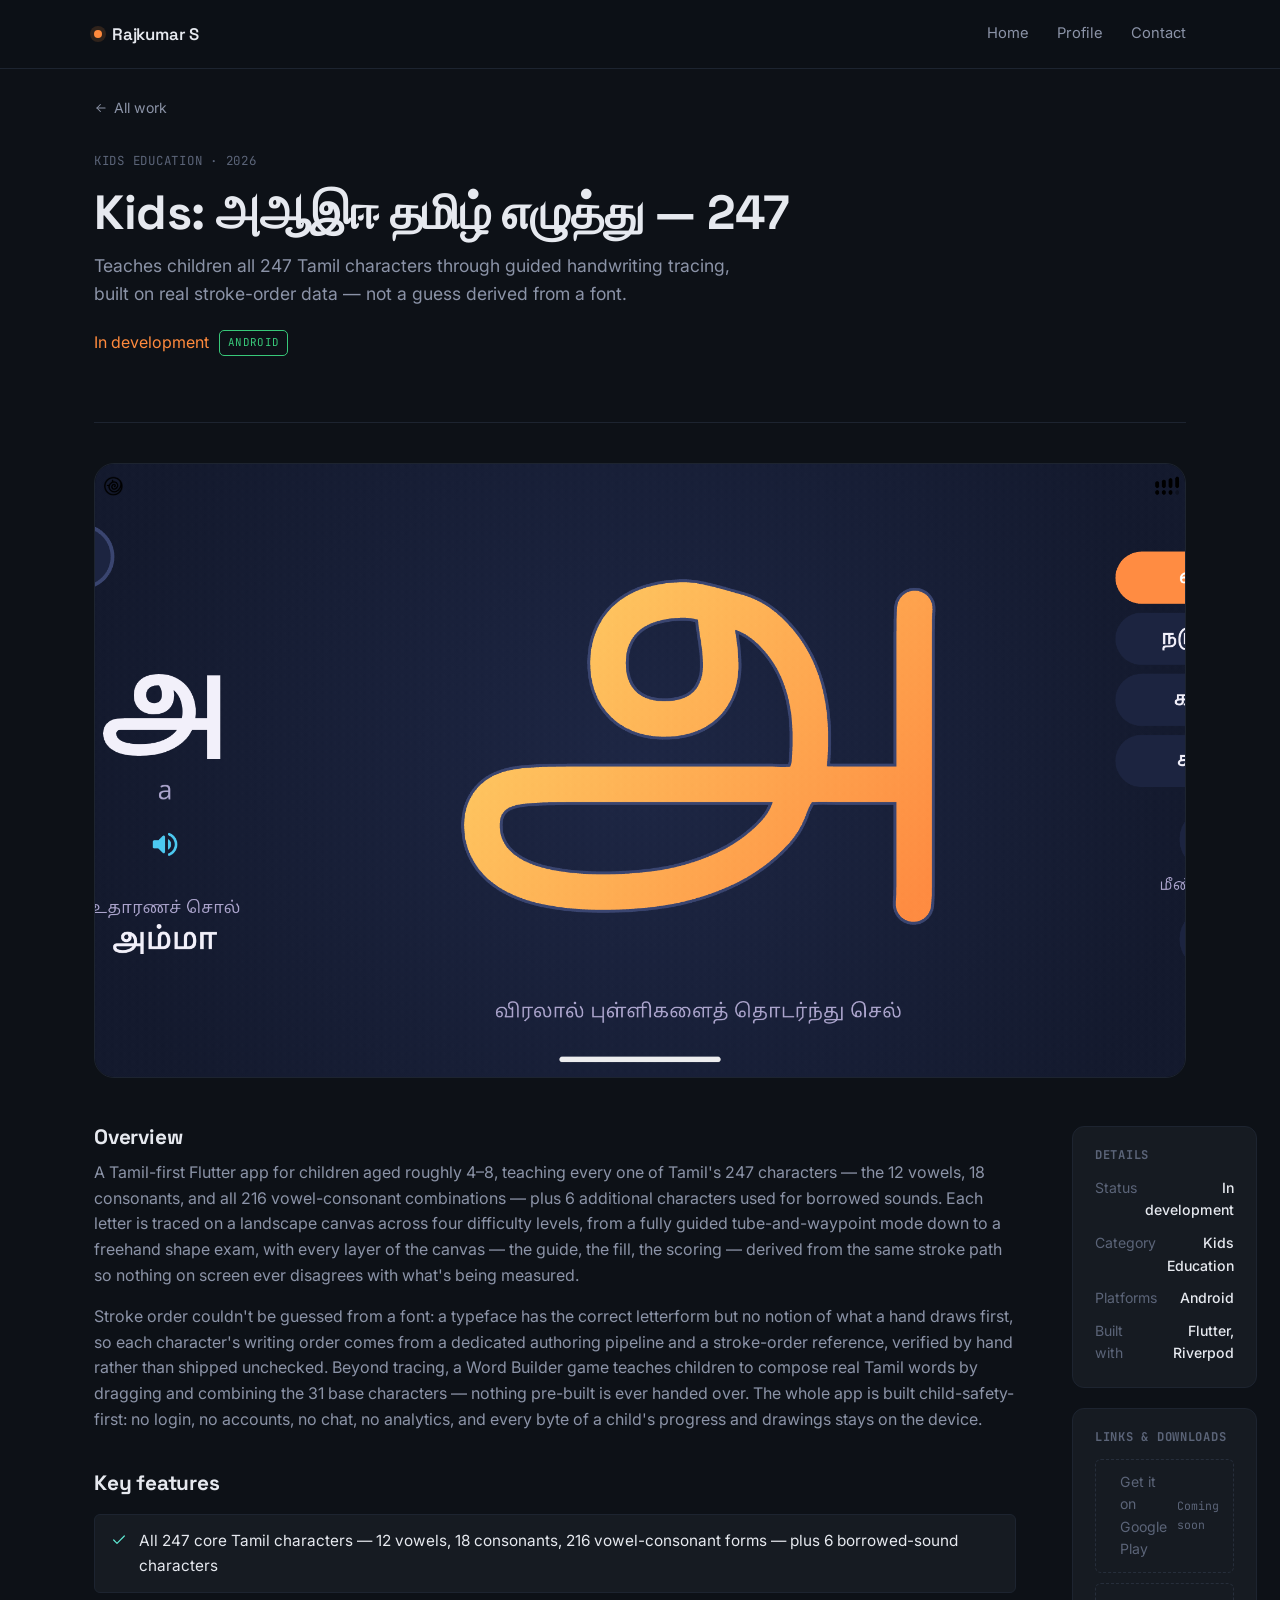
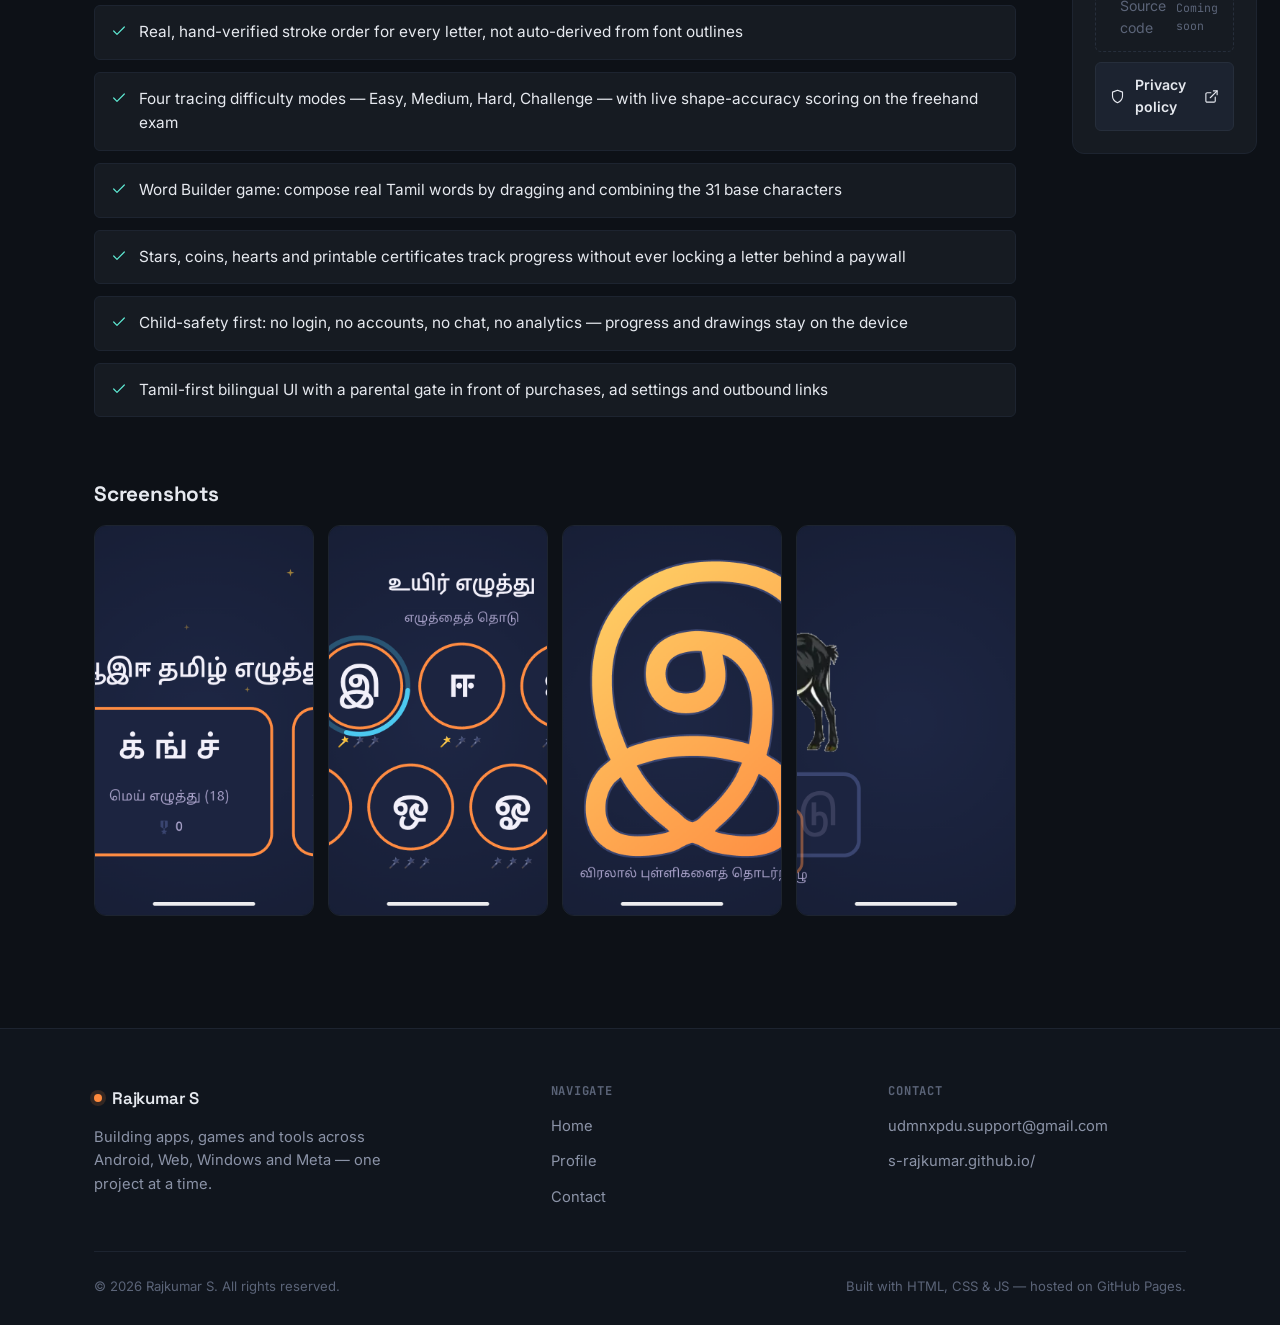
==== kids_tamil_ezhuthu_school/index.html @ d2bdfa39 "Tamil Ezuthu - 247 added" ====
<!DOCTYPE html>
<html lang="en">
<head>
<meta charset="UTF-8">
<meta name="viewport" content="width=device-width, initial-scale=1.0">
<title>Kids: அஆஇஈ தமிழ் எழுத்து — 247 — Rajkumar S</title>
<meta name="description" content="Kids: அஆஇஈ தமிழ் எழுத்து — 247 — A Flutter app that teaches children all 247 Tamil characters through guided handwriting tracing, real stroke-order data, and a letter-building game.">

<link rel="preconnect" href="https://fonts.googleapis.com">
<link rel="preconnect" href="https://fonts.gstatic.com" crossorigin>
<link href="https://fonts.googleapis.com/css2?family=Space+Grotesk:wght@500;600;700&family=Inter:wght@400;500;600&family=JetBrains+Mono:wght@400;500&display=swap" rel="stylesheet">
<link rel="stylesheet" href="../assets/css/style.css">
</head>
<body>

<nav class="site-nav" id="site-nav"></nav>

<main>
  <div class="container">
    <a class="back-link" href="../index.html">
      <svg viewBox="0 0 24 24" fill="none" stroke="currentColor" stroke-width="1.8" stroke-linecap="round" stroke-linejoin="round"><path d="M19 12H5"/><path d="m11 18-6-6 6-6"/></svg>
      All work
    </a>

    <header class="detail-header">
      <div class="detail-eyebrow">Kids Education &middot; 2026</div>
      <h1>Kids: அஆஇஈ தமிழ் எழுத்து — 247</h1>
      <p class="detail-tagline">Teaches children all 247 Tamil characters through guided handwriting tracing, built on real stroke-order data — not a guess derived from a font.</p>

      <div class="detail-meta-row">
        <span class="status-tag in-development" style="position:static;">In development</span>
        <span class="p-chip android">Android</span>
      </div>
    </header>

    <div class="detail-hero-media">
      <img src="cover.png" alt="Kids: அஆஇஈ தமிழ் எழுத்து — 247 tracing screen" onerror="this.src='../assets/images/placeholder.svg'">
    </div>

    <div class="detail-layout">
      <div class="detail-main">
        <h2>Overview</h2>
        <p>A Tamil-first Flutter app for children aged roughly 4–8, teaching every one of Tamil's 247 characters — the 12 vowels, 18 consonants, and all 216 vowel-consonant combinations — plus 6 additional characters used for borrowed sounds. Each letter is traced on a landscape canvas across four difficulty levels, from a fully guided tube-and-waypoint mode down to a freehand shape exam, with every layer of the canvas — the guide, the fill, the scoring — derived from the same stroke path so nothing on screen ever disagrees with what's being measured.</p>
        <p>Stroke order couldn't be guessed from a font: a typeface has the correct letterform but no notion of what a hand draws first, so each character's writing order comes from a dedicated authoring pipeline and a stroke-order reference, verified by hand rather than shipped unchecked. Beyond tracing, a Word Builder game teaches children to compose real Tamil words by dragging and combining the 31 base characters — nothing pre-built is ever handed over. The whole app is built child-safety-first: no login, no accounts, no chat, no analytics, and every byte of a child's progress and drawings stays on the device.</p>

        <h2>Key features</h2>
        <ul class="feature-list"></ul>
      </div>

      <aside class="detail-sidebar">
        <div class="side-card">
          <h3>Details</h3>
          <div class="meta-list">
            <div class="row"><span>Status</span><span>In development</span></div>
            <div class="row"><span>Category</span><span>Kids Education</span></div>
            <div class="row"><span>Platforms</span><span>Android</span></div>
            <div class="row"><span>Built with</span><span>Flutter, Riverpod</span></div>
          </div>
        </div>

        <div class="side-card">
          <h3>Links &amp; downloads</h3>
          <div class="link-list" id="links-list"></div>
        </div>
      </aside>
    </div>
  </div>
</main>

<footer class="site-footer" id="site-footer"></footer>

<script src="../assets/js/icons.js"></script>
<script src="../assets/js/shared.js"></script>
<script>
(async function initProject() {
  const site = await renderNav("", "../");
  renderFooter(site, "../");

  // ---- Key features (edit this array freely) ----
  const KEY_FEATURES = [
    "All 247 core Tamil characters — 12 vowels, 18 consonants, 216 vowel-consonant forms — plus 6 borrowed-sound characters",
    "Real, hand-verified stroke order for every letter, not auto-derived from font outlines",
    "Four tracing difficulty modes — Easy, Medium, Hard, Challenge — with live shape-accuracy scoring on the freehand exam",
    "Word Builder game: compose real Tamil words by dragging and combining the 31 base characters",
    "Stars, coins, hearts and printable certificates track progress without ever locking a letter behind a paywall",
    "Child-safety first: no login, no accounts, no chat, no analytics — progress and drawings stay on the device",
    "Tamil-first bilingual UI with a parental gate in front of purchases, ad settings and outbound links"
  ];
  document.querySelector(".feature-list").innerHTML = KEY_FEATURES
    .map(f => `<li>${ICONS.check}<span>${f}</span></li>`)
    .join("");

  // ---- Screenshots (add files to /kids_tamil_ezhuthu_school/screenshots/ and list them here) ----
  const SCREENSHOTS = [
    "screenshots/screenshot_1.png",
    "screenshots/screenshot_2.png",
    "screenshots/screenshot_3.png",
    "screenshots/screenshot_4.png"
  ];
  if (SCREENSHOTS.length) {
    const section = document.createElement("div");
    section.innerHTML = `<br /><h2>Screenshots</h2>
      <div class="screenshot-strip">
        ${SCREENSHOTS.map(s => `<img src="${s}" alt="Kids: அஆஇஈ தமிழ் எழுத்து — 247 screenshot" loading="lazy" onerror="this.remove()">`).join("")}
      </div>`;
    document.querySelector(".detail-main").appendChild(section);
  }

  // ---- Links (fill these in once published — leave empty to show "Coming soon") ----
  const LINKS = {
    androidStore: "",
    sourceCode: "",
    privacyPolicy: "privacy-policy.html"
  };
  const LINK_LABELS = {
    androidStore: { label: "Get it on Google Play", icon: "android" },
    sourceCode: { label: "Source code", icon: "github" },
    privacyPolicy: { label: "Privacy policy", icon: "shield" }
  };
  const linksList = document.getElementById("links-list");
  linksList.innerHTML = Object.entries(LINK_LABELS).map(([key, meta]) => {
    const url = LINKS[key];
    if (!url) {
      return `<span class="link-list-row" style="display:flex;align-items:center;justify-content:space-between;gap:10px;padding:11px 14px;border-radius:6px;border:1px dashed var(--border);color:var(--text-faint);font-size:0.88rem;">
        <span class="link-label">${ICONS[meta.icon]} ${meta.label}</span>
        <span style="font-family:var(--font-mono);font-size:0.72rem;">Coming soon</span>
      </span>`;
    }
    return linkRow(key, url, meta.label, meta.icon);
  }).join("");
})();
</script>
</body>
</html>
---- assets/css/style.css ----
/* =========================================================
   DESIGN TOKENS
   ========================================================= */
:root {
  /* Surfaces */
  --bg: #0D1117;
  --bg-soft: #10151D;
  --surface: #161B22;
  --surface-2: #1C2330;
  --border: #262E3B;
  --border-soft: #1D2430;

  /* Text */
  --text: #E6E9EF;
  --text-muted: #8B93A7;
  --text-faint: #5B6478;

  /* Accents */
  --accent: #FF8A3D;        /* amber — primary CTA / signature */
  --accent-soft: #FF8A3D26;
  --accent-2: #5EEAD4;      /* mint teal — links / secondary */
  --accent-2-soft: #5EEAD426;

  /* Platform identity colors (functional — used consistently as chips/tags) */
  --p-android: #3DDC84;
  --p-web: #818CF8;
  --p-windows: #00A4EF;
  --p-game: #F472B6;
  --p-meta: #A78BFA;

  /* Type */
  --font-display: "Space Grotesk", "Inter", system-ui, sans-serif;
  --font-body: "Inter", system-ui, -apple-system, sans-serif;
  --font-mono: "JetBrains Mono", ui-monospace, SFMono-Regular, Menlo, monospace;

  /* Scale */
  --radius-s: 6px;
  --radius-m: 12px;
  --radius-l: 20px;
  --container: 1140px;

  --shadow-card: 0 1px 0 rgba(255,255,255,0.02) inset, 0 10px 30px -18px rgba(0,0,0,0.6);
}

/* =========================================================
   RESET
   ========================================================= */
* { box-sizing: border-box; }
html { scroll-behavior: smooth; }
body {
  margin: 0;
  background: var(--bg);
  color: var(--text);
  font-family: var(--font-body);
  font-size: 16px;
  line-height: 1.6;
  -webkit-font-smoothing: antialiased;
}
h1, h2, h3, h4 {
  font-family: var(--font-display);
  margin: 0 0 0.5em;
  line-height: 1.15;
  letter-spacing: -0.01em;
}
p { margin: 0 0 1em; color: var(--text-muted); }
a { color: inherit; text-decoration: none; }
img { max-width: 100%; display: block; }
ul { margin: 0; padding: 0; list-style: none; }
button { font-family: inherit; cursor: pointer; }

::selection { background: var(--accent-soft); color: var(--text); }

:focus-visible {
  outline: 2px solid var(--accent-2);
  outline-offset: 3px;
  border-radius: 4px;
}

.container {
  max-width: var(--container);
  margin: 0 auto;
  padding: 0 24px;
}

.visually-hidden {
  position: absolute; width: 1px; height: 1px;
  overflow: hidden; clip: rect(0 0 0 0); white-space: nowrap;
}

@media (prefers-reduced-motion: reduce) {
  *, *::before, *::after {
    animation-duration: 0.001ms !important;
    animation-iteration-count: 1 !important;
    transition-duration: 0.001ms !important;
    scroll-behavior: auto !important;
  }
}

/* =========================================================
   NAV
   ========================================================= */
.site-nav {
  position: sticky;
  top: 0;
  z-index: 50;
  background: rgba(13,17,23,0.85);
  backdrop-filter: blur(10px);
  border-bottom: 1px solid var(--border-soft);
}
.site-nav .container {
  display: flex;
  align-items: center;
  justify-content: space-between;
  height: 68px;
}
.brand {
  font-family: var(--font-display);
  font-weight: 600;
  font-size: 1.05rem;
  letter-spacing: -0.01em;
  display: flex;
  align-items: center;
  gap: 10px;
}
.brand .dot {
  width: 8px; height: 8px; border-radius: 50%;
  background: var(--accent);
  box-shadow: 0 0 0 4px var(--accent-soft);
}
.nav-links {
  display: flex;
  gap: 28px;
  font-size: 0.92rem;
  color: var(--text-muted);
}
.nav-links a { transition: color 0.15s ease; }
.nav-links a:hover, .nav-links a.active { color: var(--text); }

.nav-toggle {
  display: none;
  background: none;
  border: 1px solid var(--border);
  border-radius: var(--radius-s);
  color: var(--text);
  width: 40px; height: 40px;
  align-items: center;
  justify-content: center;
}

@media (max-width: 720px) {
  .nav-links {
    position: absolute;
    top: 68px; left: 0; right: 0;
    flex-direction: column;
    background: var(--bg-soft);
    border-bottom: 1px solid var(--border-soft);
    padding: 8px 24px 20px;
    gap: 16px;
    display: none;
  }
  .nav-links.open { display: flex; }
  .nav-toggle { display: flex; }
}

/* =========================================================
   HERO
   ========================================================= */
.hero {
  padding: 96px 0 64px;
  border-bottom: 1px solid var(--border-soft);
  position: relative;
  overflow: hidden;
}
.hero::before {
  content: "";
  position: absolute;
  top: -180px; right: -160px;
  width: 480px; height: 480px;
  background: radial-gradient(circle, var(--accent-soft) 0%, transparent 70%);
  pointer-events: none;
}
.hero-eyebrow {
  display: inline-flex;
  align-items: center;
  gap: 8px;
  font-family: var(--font-mono);
  font-size: 0.78rem;
  color: var(--accent-2);
  background: var(--accent-2-soft);
  border: 1px solid #5EEAD440;
  padding: 6px 12px;
  border-radius: 999px;
  margin-bottom: 24px;
}
.hero-eyebrow .pulse {
  width: 6px; height: 6px; border-radius: 50%;
  background: var(--accent-2);
  box-shadow: 0 0 0 0 var(--accent-2);
  animation: pulse 2s infinite;
}
@keyframes pulse {
  0% { box-shadow: 0 0 0 0 #5EEAD466; }
  70% { box-shadow: 0 0 0 8px transparent; }
  100% { box-shadow: 0 0 0 0 transparent; }
}
.hero h1 {
  font-size: clamp(2.4rem, 6vw, 4.2rem);
  font-weight: 600;
  max-width: 15ch;
}
.hero .tagline {
  font-size: clamp(1.05rem, 2vw, 1.25rem);
  color: var(--text-muted);
  max-width: 56ch;
  margin-bottom: 32px;
}
.hero-meta {
  display: flex;
  flex-wrap: wrap;
  gap: 12px 28px;
  font-size: 0.9rem;
  color: var(--text-faint);
  margin-bottom: 32px;
}
.hero-meta span { display: inline-flex; align-items: center; gap: 8px; }
.hero-actions { display: flex; flex-wrap: wrap; gap: 14px; }

/* Buttons */
.btn {
  display: inline-flex;
  align-items: center;
  gap: 8px;
  padding: 12px 22px;
  border-radius: var(--radius-s);
  font-size: 0.92rem;
  font-weight: 600;
  border: 1px solid transparent;
  transition: transform 0.12s ease, background 0.15s ease, border-color 0.15s ease;
  white-space: nowrap;
}
.btn:hover { transform: translateY(-1px); }
.btn-primary { background: var(--accent); color: #1A0E04; }
.btn-primary:hover { background: #FF9C5C; }
.btn-outline { border-color: var(--border); color: var(--text); background: var(--surface); }
.btn-outline:hover { border-color: var(--accent-2); color: var(--accent-2); }
.btn-sm { padding: 9px 16px; font-size: 0.84rem; }
.btn svg { width: 16px; height: 16px; flex-shrink: 0; }

/* =========================================================
   SECTION HEADINGS
   ========================================================= */
.section {
  padding: 72px 0;
}
.section-head {
  display: flex;
  align-items: flex-end;
  justify-content: space-between;
  gap: 24px;
  margin-bottom: 36px;
  flex-wrap: wrap;
}
.section-head h2 {
  font-size: clamp(1.5rem, 3vw, 2rem);
}
.section-label {
  font-family: var(--font-mono);
  font-size: 0.78rem;
  text-transform: uppercase;
  letter-spacing: 0.08em;
  color: var(--text-faint);
  margin-bottom: 10px;
  display: block;
}

/* =========================================================
   PLATFORM FILTER CHIPS
   ========================================================= */
.filter-row {
  display: flex;
  flex-wrap: wrap;
  gap: 10px;
  margin-bottom: 32px;
}
.filter-chip {
  font-family: var(--font-mono);
  font-size: 0.8rem;
  padding: 8px 14px;
  border-radius: 999px;
  border: 1px solid var(--border);
  background: var(--surface);
  color: var(--text-muted);
  transition: all 0.15s ease;
}
.filter-chip:hover { color: var(--text); border-color: var(--text-faint); }
.filter-chip.active {
  background: var(--text);
  color: var(--bg);
  border-color: var(--text);
}

/* =========================================================
   PROJECT GRID / CARDS
   ========================================================= */
.project-grid {
  display: grid;
  grid-template-columns: repeat(auto-fill, minmax(380px, 1fr));
  gap: 28px;
}
.project-card {
  background: var(--surface);
  border: 1px solid var(--border-soft);
  border-radius: var(--radius-m);
  overflow: hidden;
  box-shadow: var(--shadow-card);
  transition: transform 0.18s ease, border-color 0.18s ease;
  display: flex;
  flex-direction: column;
}
.project-card:hover { transform: translateY(-4px); border-color: var(--border); }
.project-card-media {
  aspect-ratio: 16/10;
  background: var(--surface-2);
  position: relative;
  overflow: hidden;
}
.project-card-media img { width: 100%; height: 100%; object-fit: cover; }
.project-card-media .status-tag {
  position: absolute;
  top: 12px; left: 12px;
  font-family: var(--font-mono);
  font-size: 0.7rem;
  padding: 4px 9px;
  border-radius: 999px;
  background: rgba(13,17,23,0.85);
  border: 1px solid var(--border);
  color: var(--text-muted);
  text-transform: uppercase;
  letter-spacing: 0.04em;
}
.status-tag.live { color: var(--p-android); }
.status-tag.in-development { color: var(--accent); }
.project-card-body {
  padding: 20px 20px 22px;
  display: flex;
  flex-direction: column;
  gap: 10px;
  flex: 1;
}
.project-card-body h3 { font-size: 1.15rem; }
.project-card-body p { font-size: 0.92rem; margin-bottom: 0; flex: 1; }
.platform-chips { display: flex; flex-wrap: wrap; gap: 6px; }
.p-chip {
  font-family: var(--font-mono);
  font-size: 0.68rem;
  padding: 3px 8px;
  border-radius: 5px;
  text-transform: uppercase;
  letter-spacing: 0.03em;
  border: 1px solid currentColor;
  opacity: 0.9;
}
.p-chip.android { color: var(--p-android); }
.p-chip.web { color: var(--p-web); }
.p-chip.windows { color: var(--p-windows); }
.p-chip.game { color: var(--p-game); }
.p-chip.meta { color: var(--p-meta); }

.project-card-footer {
  display: flex;
  align-items: center;
  justify-content: space-between;
  margin-top: 4px;
  padding-top: 14px;
  border-top: 1px solid var(--border-soft);
}
.card-link {
  font-size: 0.88rem;
  font-weight: 600;
  color: var(--accent-2);
  display: inline-flex;
  align-items: center;
  gap: 6px;
}
.card-link svg { width: 14px; height: 14px; transition: transform 0.15s ease; }
.project-card:hover .card-link svg { transform: translateX(3px); }

.quick-links { display: flex; gap: 8px; }
.icon-link {
  width: 30px; height: 30px;
  border-radius: var(--radius-s);
  border: 1px solid var(--border);
  display: inline-flex;
  align-items: center;
  justify-content: center;
  color: var(--text-muted);
  transition: all 0.15s ease;
}
.icon-link:hover { color: var(--text); border-color: var(--text-faint); }
.icon-link svg { width: 15px; height: 15px; }

.empty-state {
  padding: 60px 20px;
  text-align: center;
  color: var(--text-faint);
  font-family: var(--font-mono);
  font-size: 0.9rem;
  border: 1px dashed var(--border);
  border-radius: var(--radius-m);
}

/* =========================================================
   PROJECT DETAIL PAGE
   ========================================================= */
.back-link {
  display: inline-flex;
  align-items: center;
  gap: 6px;
  font-size: 0.88rem;
  color: var(--text-muted);
  margin: 28px 0 0;
}
.back-link:hover { color: var(--text); }
.back-link svg { width: 14px; height: 14px; }

.detail-header {
  padding: 28px 0 40px;
  border-bottom: 1px solid var(--border-soft);
}
.detail-eyebrow {
  font-family: var(--font-mono);
  font-size: 0.78rem;
  color: var(--text-faint);
  text-transform: uppercase;
  letter-spacing: 0.06em;
  margin-bottom: 14px;
}
.detail-header h1 { font-size: clamp(2rem, 5vw, 3rem); margin-bottom: 12px; }
.detail-tagline { font-size: 1.1rem; max-width: 60ch; margin-bottom: 22px; }
.detail-meta-row {
  display: flex;
  flex-wrap: wrap;
  gap: 10px;
  margin-bottom: 26px;
}
.detail-actions { display: flex; flex-wrap: wrap; gap: 12px; }

.detail-hero-media {
  margin: 40px 0;
  border-radius: var(--radius-l);
  overflow: hidden;
  border: 1px solid var(--border-soft);
  background: var(--surface);
}
.detail-hero-media img { width: 100%; aspect-ratio: 16/9; object-fit: cover; }

.detail-layout {
  display: grid;
  grid-template-columns: 1.7fr 1fr;
  gap: 56px;
  padding: 8px 0 64px;
}
@media (max-width: 860px) {
  .detail-layout { grid-template-columns: 1fr; gap: 40px; }
}

.detail-main h2 { font-size: 1.3rem; margin-top: 40px; }
.detail-main h2:first-child { margin-top: 0; }
.detail-main p { font-size: 1rem; }

.feature-list { display: grid; gap: 12px; margin-top: 18px; }
.feature-list li {
  display: flex;
  gap: 12px;
  align-items: flex-start;
  font-size: 0.96rem;
  color: var(--text);
  padding: 14px 16px;
  background: var(--surface);
  border: 1px solid var(--border-soft);
  border-radius: var(--radius-s);
}
.feature-list li svg {
  width: 16px; height: 16px;
  color: var(--accent-2);
  flex-shrink: 0;
  margin-top: 3px;
}

.screenshot-strip {
  display: grid;
  grid-auto-flow: column;
  grid-auto-columns: minmax(220px, 1fr);
  gap: 14px;
  overflow-x: auto;
  padding-bottom: 8px;
  margin-top: 18px;
  scrollbar-width: thin;
}
.screenshot-strip img {
  border-radius: var(--radius-m);
  border: 1px solid var(--border-soft);
  aspect-ratio: 9/16;
  object-fit: cover;
  width: 100%;
}

.video-embed {
  margin-top: 18px;
  border-radius: var(--radius-m);
  overflow: hidden;
  border: 1px solid var(--border-soft);
  aspect-ratio: 16/9;
}
.video-embed iframe { width: 100%; height: 100%; border: 0; }

/* Sidebar */
.detail-sidebar { display: flex; flex-direction: column; gap: 20px; }
.side-card {
  background: var(--surface);
  border: 1px solid var(--border-soft);
  border-radius: var(--radius-m);
  padding: 22px;
}
.side-card h3 {
  font-family: var(--font-mono);
  text-transform: uppercase;
  letter-spacing: 0.06em;
  font-size: 0.76rem;
  color: var(--text-faint);
  margin-bottom: 14px;
}
.tech-tags { display: flex; flex-wrap: wrap; gap: 8px; }
.tech-tag {
  font-family: var(--font-mono);
  font-size: 0.76rem;
  padding: 5px 10px;
  border-radius: var(--radius-s);
  background: var(--surface-2);
  border: 1px solid var(--border);
  color: var(--text-muted);
}
.meta-list { display: grid; gap: 10px; }
.meta-list .row { display: flex; justify-content: space-between; font-size: 0.88rem; }
.meta-list .row span:first-child { color: var(--text-faint); }
.meta-list .row span:last-child { color: var(--text); font-weight: 500; text-align: right; }

.link-list { display: grid; gap: 10px; }
.link-list a {
  display: flex;
  align-items: center;
  justify-content: space-between;
  gap: 10px;
  padding: 11px 14px;
  border-radius: var(--radius-s);
  border: 1px solid var(--border);
  background: var(--surface-2);
  font-size: 0.88rem;
  font-weight: 600;
  transition: border-color 0.15s ease, color 0.15s ease;
}
.link-list a:hover { border-color: var(--accent-2); color: var(--accent-2); }
.link-list a svg { width: 15px; height: 15px; flex-shrink: 0; }
.link-list .link-label { display: flex; align-items: center; gap: 10px; }

/* =========================================================
   PROFILE PAGE
   ========================================================= */
.profile-header {
  display: grid;
  grid-template-columns: 200px 1fr;
  gap: 40px;
  padding: 60px 0 40px;
  align-items: center;
  border-bottom: 1px solid var(--border-soft);
}
@media (max-width: 640px) {
  .profile-header { grid-template-columns: 1fr; text-align: center; padding-top: 40px; }
  .profile-photo { margin: 0 auto; }
}
.profile-photo {
  width: 180px; height: 180px;
  border-radius: 50%;
  overflow: hidden;
  border: 1px solid var(--border);
  background: var(--surface);
}
.profile-photo img { width: 100%; height: 100%; object-fit: cover; }
.profile-header h1 { font-size: clamp(1.8rem, 4vw, 2.6rem); }
.profile-role { font-family: var(--font-mono); color: var(--accent-2); font-size: 0.95rem; margin-bottom: 14px; }

.skills-grid {
  display: grid;
  grid-template-columns: repeat(auto-fit, minmax(220px, 1fr));
  gap: 20px;
}
.skill-group {
  background: var(--surface);
  border: 1px solid var(--border-soft);
  border-radius: var(--radius-m);
  padding: 20px;
}
.skill-group h3 {
  font-family: var(--font-mono);
  font-size: 0.78rem;
  text-transform: uppercase;
  letter-spacing: 0.06em;
  color: var(--text-faint);
  margin-bottom: 12px;
}
.skill-group .tech-tags { gap: 8px; }

.timeline { display: grid; gap: 4px; }
.timeline-item {
  display: grid;
  grid-template-columns: 140px 1fr;
  gap: 24px;
  padding: 22px 0;
  border-bottom: 1px solid var(--border-soft);
}
.timeline-item:last-child { border-bottom: none; }
@media (max-width: 600px) {
  .timeline-item { grid-template-columns: 1fr; gap: 6px; }
}
.timeline-period {
  font-family: var(--font-mono);
  font-size: 0.82rem;
  color: var(--text-faint);
}
.timeline-role h4 { font-size: 1.05rem; margin-bottom: 2px; }
.timeline-org { font-size: 0.9rem; color: var(--accent-2); margin-bottom: 8px; display: block; }
.timeline-summary { font-size: 0.92rem; margin-bottom: 0; }

/* =========================================================
   FOOTER
   ========================================================= */
.site-footer {
  border-top: 1px solid var(--border-soft);
  background: var(--bg-soft);
  padding: 56px 0 28px;
  margin-top: 40px;
}
.footer-grid {
  display: grid;
  grid-template-columns: 1.4fr 1fr 1fr;
  gap: 40px;
  margin-bottom: 40px;
}
@media (max-width: 640px) {
  .footer-grid { grid-template-columns: 1fr; gap: 32px; }
}
.footer-brand .brand { margin-bottom: 14px; }
.footer-brand p { font-size: 0.92rem; max-width: 34ch; }
.footer-col h4 {
  font-family: var(--font-mono);
  font-size: 0.76rem;
  text-transform: uppercase;
  letter-spacing: 0.06em;
  color: var(--text-faint);
  margin-bottom: 14px;
}
.footer-col ul { display: grid; gap: 10px; }
.footer-col a { font-size: 0.92rem; color: var(--text-muted); }
.footer-col a:hover { color: var(--text); }
.footer-socials { display: flex; gap: 10px; }

.footer-bottom {
  display: flex;
  justify-content: space-between;
  align-items: center;
  flex-wrap: wrap;
  gap: 12px;
  padding-top: 24px;
  border-top: 1px solid var(--border-soft);
  font-size: 0.82rem;
  color: var(--text-faint);
}

/* =========================================================
   MISC PAGES (privacy policy template)
   ========================================================= */
.doc-page { max-width: 760px; margin: 0 auto; padding: 60px 24px 100px; }
.doc-page h1 { font-size: 2rem; margin-bottom: 8px; }
.doc-page .doc-updated { font-family: var(--font-mono); font-size: 0.82rem; color: var(--text-faint); margin-bottom: 40px; }
.doc-page h2 { font-size: 1.2rem; margin-top: 36px; }
.doc-page p, .doc-page li { color: var(--text-muted); font-size: 0.98rem; }
.doc-page ul { list-style: disc; padding-left: 22px; display: block; }
.doc-page li { margin-bottom: 6px; }
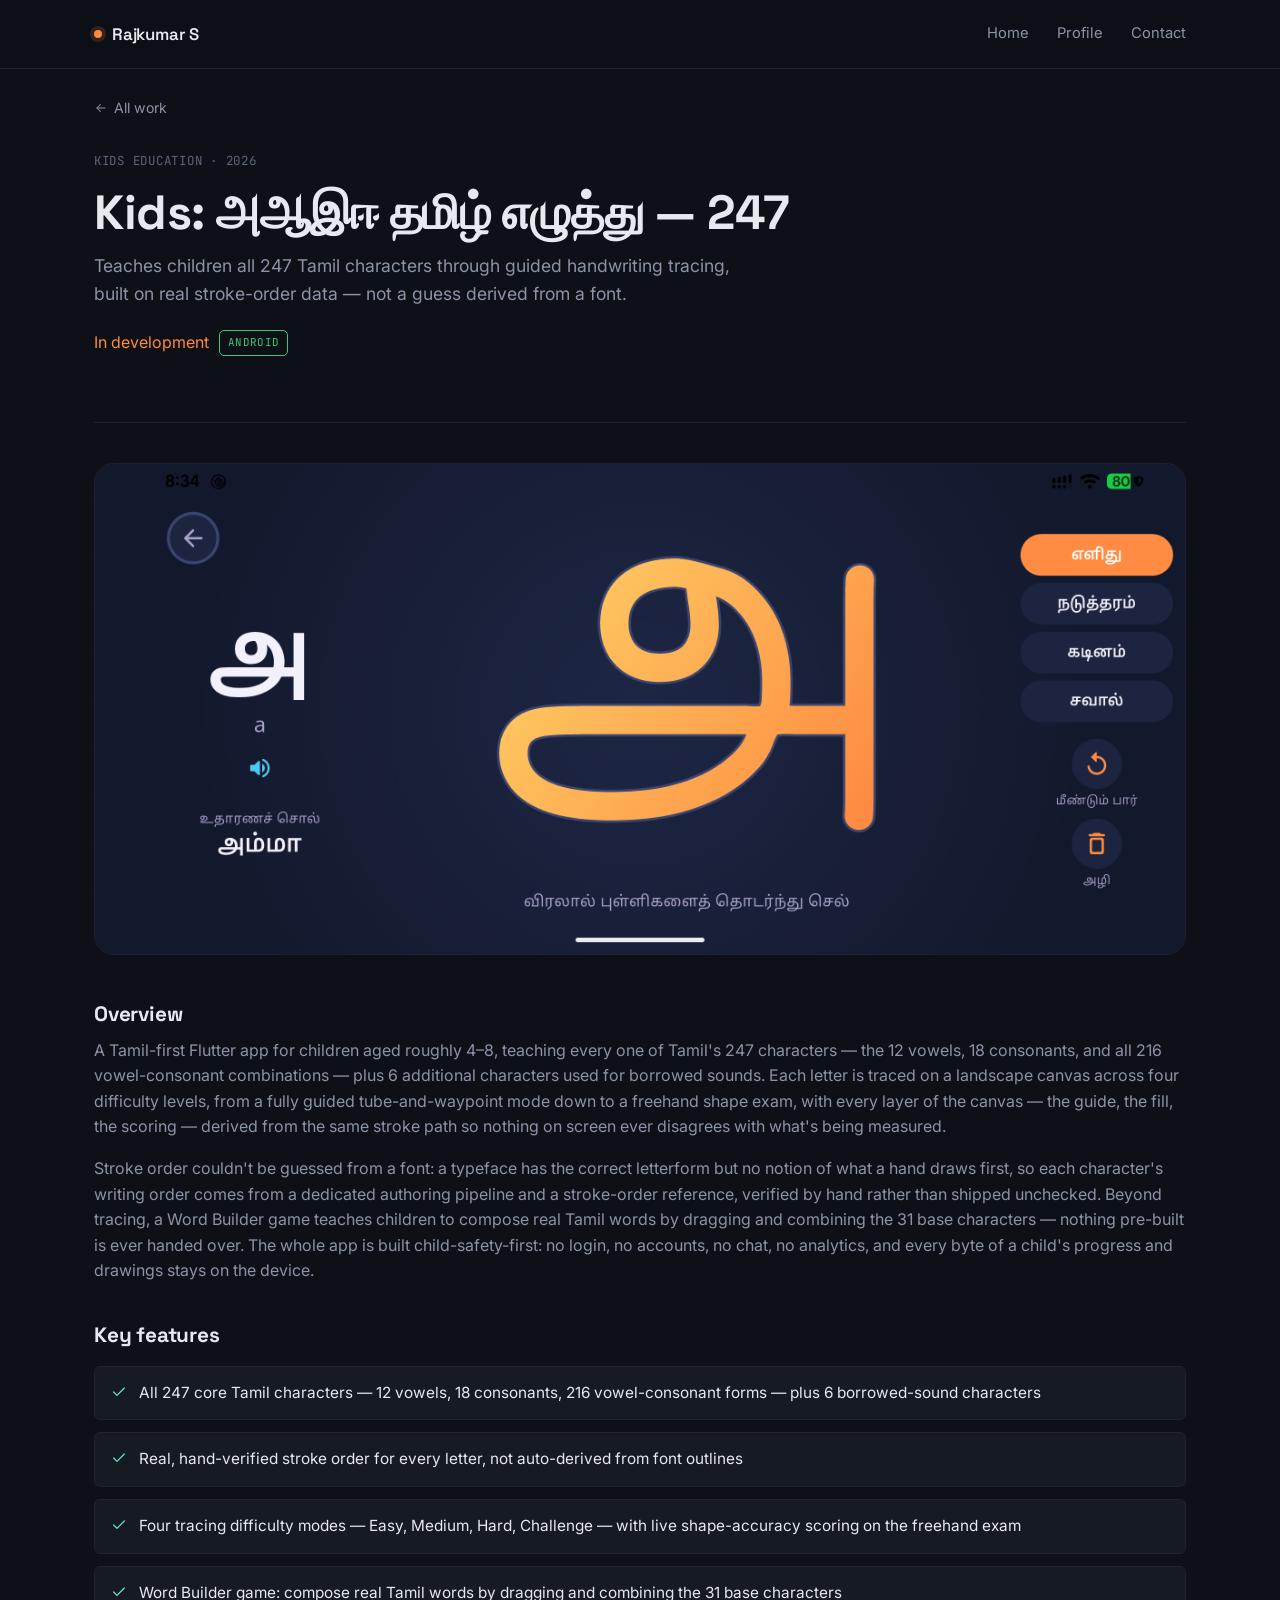
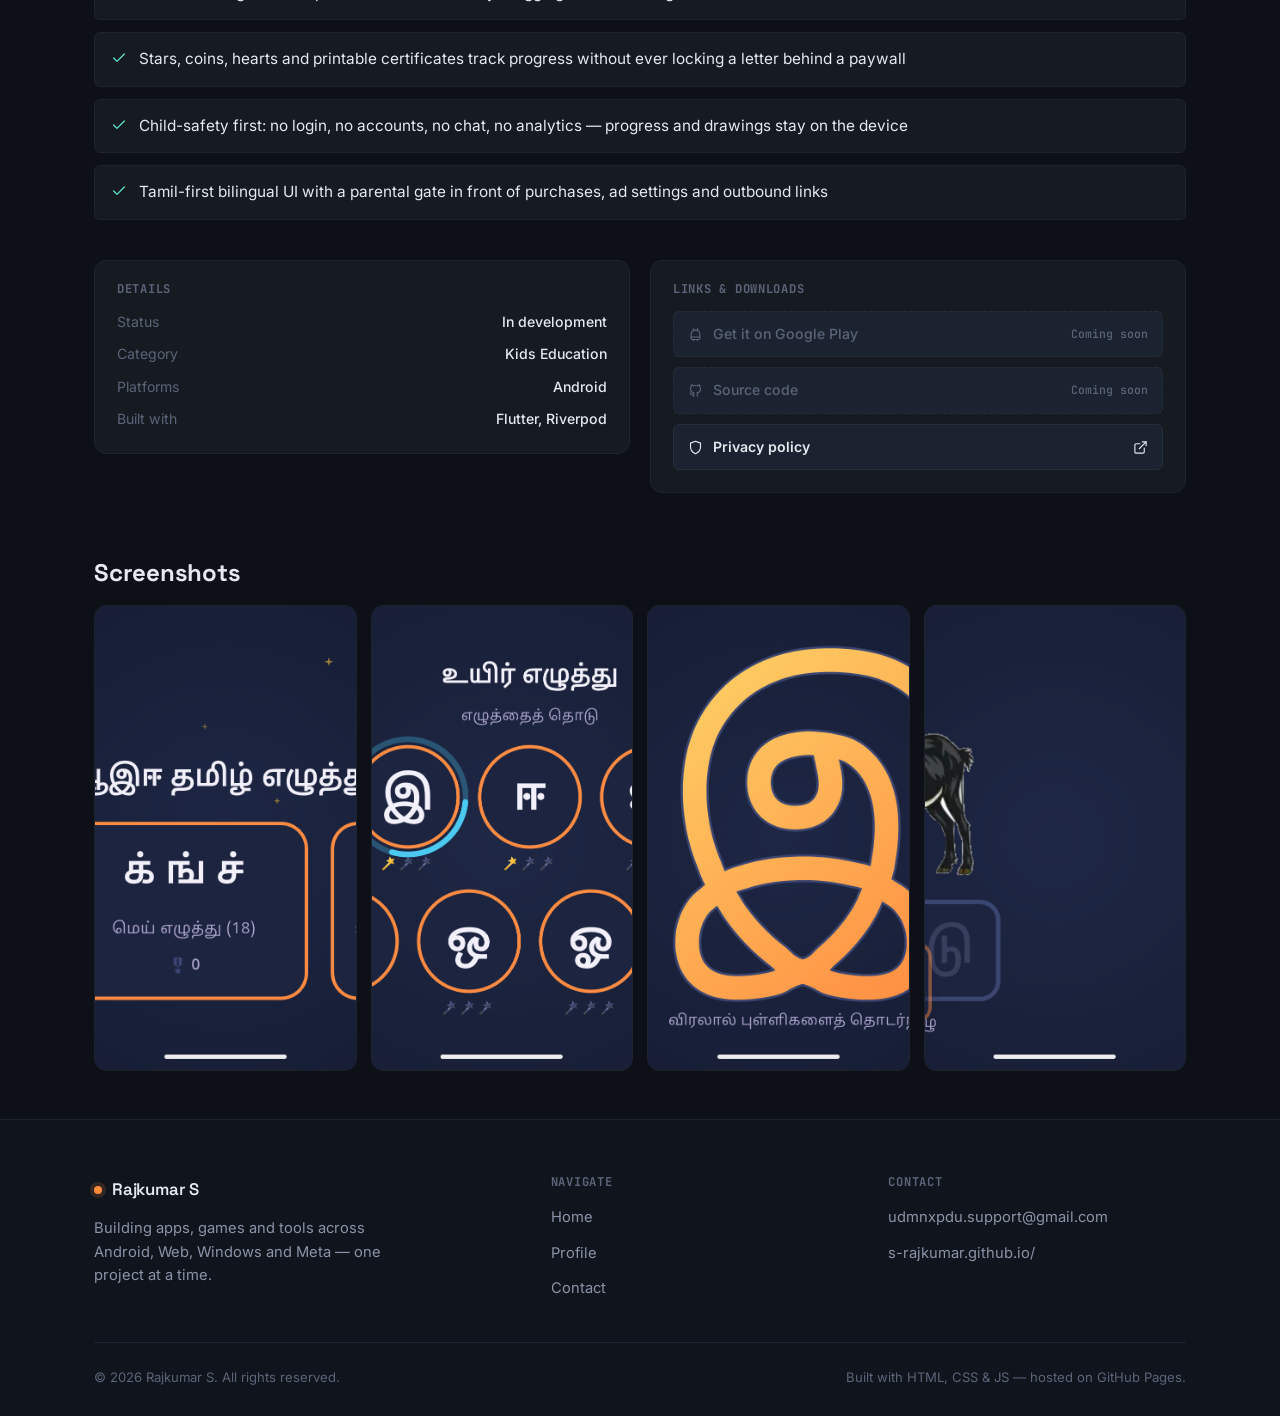
==== commit 9faf8b20: "Add Kids: Learn Tamil by Playing, and fix the project page layout New project page and privacy polic" ====
--- a/kids_tamil_ezhuthu_school/index.html
+++ b/kids_tamil_ezhuthu_school/index.html
@@ -64,6 +64,12 @@
         </div>
       </aside>
     </div>
+
+    <!-- Screenshots and the demo video are appended here, after the facts.
+         They are not in .detail-main because the layout is one column now
+         and appending them there would put them above the Details and
+         Links cards. -->
+    <div class="detail-extras"></div>
   </div>
 </main>
 
@@ -103,7 +109,7 @@
       <div class="screenshot-strip">
         ${SCREENSHOTS.map(s => `<img src="${s}" alt="Kids: அஆஇஈ தமிழ் எழுத்து — 247 screenshot" loading="lazy" onerror="this.remove()">`).join("")}
       </div>`;
-    document.querySelector(".detail-main").appendChild(section);
+    document.querySelector(".detail-extras").appendChild(section);
   }
 
   // ---- Links (fill these in once published — leave empty to show "Coming soon") ----
@@ -121,9 +127,9 @@
   linksList.innerHTML = Object.entries(LINK_LABELS).map(([key, meta]) => {
     const url = LINKS[key];
     if (!url) {
-      return `<span class="link-list-row" style="display:flex;align-items:center;justify-content:space-between;gap:10px;padding:11px 14px;border-radius:6px;border:1px dashed var(--border);color:var(--text-faint);font-size:0.88rem;">
+      return `<span class="link-list-row">
         <span class="link-label">${ICONS[meta.icon]} ${meta.label}</span>
-        <span style="font-family:var(--font-mono);font-size:0.72rem;">Coming soon</span>
+        <span class="soon">Coming soon</span>
       </span>`;
     }
     return linkRow(key, url, meta.label, meta.icon);
--- a/assets/css/style.css
+++ b/assets/css/style.css
@@ -452,16 +452,35 @@
   border: 1px solid var(--border-soft);
   background: var(--surface);
 }
-.detail-hero-media img { width: 100%; aspect-ratio: 16/9; object-fit: cover; }
-
+/* The hero shows the whole cover, at whatever shape the cover actually is.
+   It used to force 16/9 and `object-fit: cover`, and not one of the covers
+   is 16/9 — the two feature graphics are about 2:1 and lost their left and
+   right edges, and QR File Share's is 3:2 and lost its top and bottom. A
+   cover is a composed image; cropping it is throwing away the composition.
+
+   No max-height either. A cap sounds harmless and is not: capping the box
+   while the image keeps its own shape just trades the crop for letterbox
+   bars, which is what happened to the 3:2 cover at 78vh. The hero is as
+   tall as its cover is, and a wide cover — which a Play feature graphic
+   always is — is short anyway. */
+.detail-hero-media img {
+  display: block;
+  width: 100%;
+  height: auto;
+}
+
+/* One column, always.
+   This used to be a 1.7fr/1fr split with the facts in a right-hand rail.
+   Two problems with that: the rail is the narrowest column on the page and
+   it holds the longest strings on it ("Get it on Google Play"), and the
+   reading order put reference data beside the pitch instead of after it.
+   Stacked, the facts land where somebody actually wants them — once they
+   have read what the thing is, and before the screenshots. */
 .detail-layout {
   display: grid;
-  grid-template-columns: 1.7fr 1fr;
-  gap: 56px;
-  padding: 8px 0 64px;
-}
-@media (max-width: 860px) {
-  .detail-layout { grid-template-columns: 1fr; gap: 40px; }
+  grid-template-columns: 1fr;
+  gap: 40px;
+  padding: 8px 0 40px;
 }
 
 .detail-main h2 { font-size: 1.3rem; margin-top: 40px; }
@@ -503,7 +522,79 @@
   aspect-ratio: 9/16;
   object-fit: cover;
   width: 100%;
-}
+  cursor: zoom-in;
+  transition: border-color 0.15s ease, transform 0.15s ease;
+}
+.screenshot-strip img:hover { border-color: var(--accent-2); transform: translateY(-2px); }
+
+/* ---- Lightbox --------------------------------------------------------
+   The strip crops every shot to 9/16 with object-fit: cover, so a tall
+   phone screenshot loses its top and bottom. Clicking one has to show the
+   whole thing, uncropped — object-fit: contain, and sized against the
+   viewport rather than the image, so a 1080x2400 PNG does not open taller
+   than the window. */
+.lightbox {
+  position: fixed;
+  inset: 0;
+  z-index: 100;
+  display: flex;
+  align-items: center;
+  justify-content: center;
+  padding: 32px 64px;
+  background: rgba(8, 9, 12, 0.92);
+  backdrop-filter: blur(6px);
+  opacity: 0;
+  pointer-events: none;
+  transition: opacity 0.18s ease;
+}
+.lightbox.open { opacity: 1; pointer-events: auto; }
+.lightbox img {
+  max-width: 100%;
+  max-height: 100%;
+  object-fit: contain;
+  border-radius: var(--radius-m);
+  box-shadow: 0 24px 70px rgba(0, 0, 0, 0.6);
+}
+.lightbox-btn {
+  position: absolute;
+  display: flex;
+  align-items: center;
+  justify-content: center;
+  width: 44px;
+  height: 44px;
+  border-radius: 50%;
+  border: 1px solid var(--border);
+  background: var(--surface);
+  color: var(--text);
+  cursor: pointer;
+  transition: border-color 0.15s ease, color 0.15s ease;
+}
+.lightbox-btn:hover { border-color: var(--accent-2); color: var(--accent-2); }
+.lightbox-btn svg { width: 20px; height: 20px; }
+.lightbox-close { top: 20px; right: 20px; }
+.lightbox-prev { left: 14px; }
+.lightbox-next { right: 14px; }
+.lightbox-count {
+  position: absolute;
+  bottom: 18px;
+  left: 50%;
+  transform: translateX(-50%);
+  font-family: var(--font-mono);
+  font-size: 0.76rem;
+  color: var(--text-faint);
+}
+/* One image means nothing to step through. */
+.lightbox.single .lightbox-prev,
+.lightbox.single .lightbox-next,
+.lightbox.single .lightbox-count { display: none; }
+
+@media (max-width: 620px) {
+  .lightbox { padding: 56px 12px; }
+  .lightbox-prev { left: 6px; }
+  .lightbox-next { right: 6px; }
+}
+
+body.lightbox-open { overflow: hidden; }
 
 .video-embed {
   margin-top: 18px;
@@ -515,7 +606,15 @@
 .video-embed iframe { width: 100%; height: 100%; border: 0; }
 
 /* Sidebar */
-.detail-sidebar { display: flex; flex-direction: column; gap: 20px; }
+/* Full width now, so the cards sit side by side rather than one stretched
+   card per row. auto-fit collapses them to a single column on a narrow
+   screen without a breakpoint to keep in step with anything else. */
+.detail-sidebar {
+  display: grid;
+  grid-template-columns: repeat(auto-fit, minmax(300px, 1fr));
+  gap: 20px;
+  align-items: start;
+}
 .side-card {
   background: var(--surface);
   border: 1px solid var(--border-soft);
@@ -546,7 +645,8 @@
 .meta-list .row span:last-child { color: var(--text); font-weight: 500; text-align: right; }
 
 .link-list { display: grid; gap: 10px; }
-.link-list a {
+.link-list a,
+.link-list .link-list-row {
   display: flex;
   align-items: center;
   justify-content: space-between;
@@ -560,8 +660,33 @@
   transition: border-color 0.15s ease, color 0.15s ease;
 }
 .link-list a:hover { border-color: var(--accent-2); color: var(--accent-2); }
-.link-list a svg { width: 15px; height: 15px; flex-shrink: 0; }
-.link-list .link-label { display: flex; align-items: center; gap: 10px; }
+
+/* A row for a link that does not exist yet. Dashed and muted so it reads as
+   a placeholder rather than something that failed to load. */
+.link-list .link-list-row {
+  border-style: dashed;
+  color: var(--text-faint);
+  font-weight: 500;
+}
+.link-list .link-list-row .soon {
+  font-family: var(--font-mono);
+  font-size: 0.72rem;
+  white-space: nowrap;
+}
+
+/* Every icon in the list, not just the ones inside an <a>.
+   The icon set is viewBox-only with no width or height attribute, so an SVG
+   that matches no rule falls back to the replaced-element default of
+   300x150 — which is exactly what happened to the "Coming soon" rows, since
+   those are a <span> and the old selector was `.link-list a svg`. A single
+   giant robot pushed "Get it on Google Play" onto three lines. */
+.link-list svg { width: 15px; height: 15px; flex-shrink: 0; }
+.link-list .link-label {
+  display: flex;
+  align-items: center;
+  gap: 10px;
+  min-width: 0;            /* or a long label cannot shrink and overflows */
+}
 
 /* =========================================================
    PROFILE PAGE
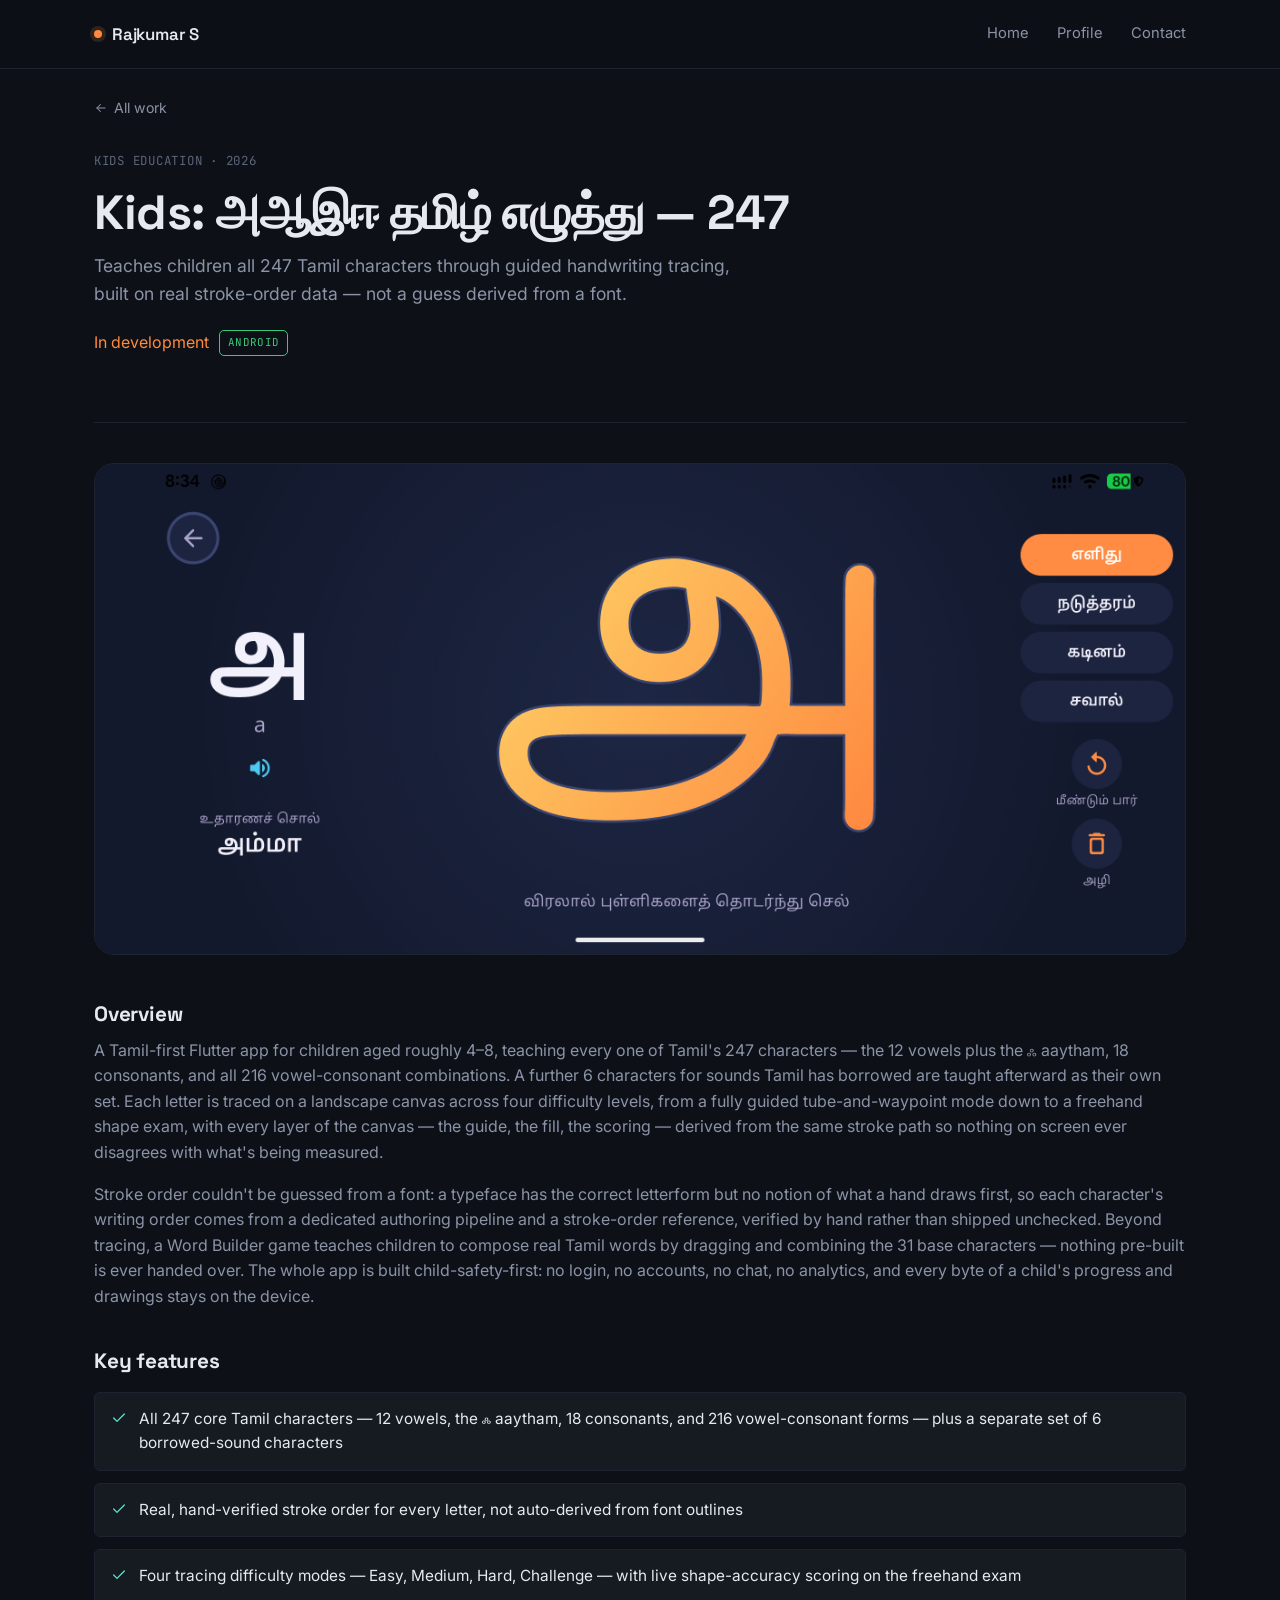
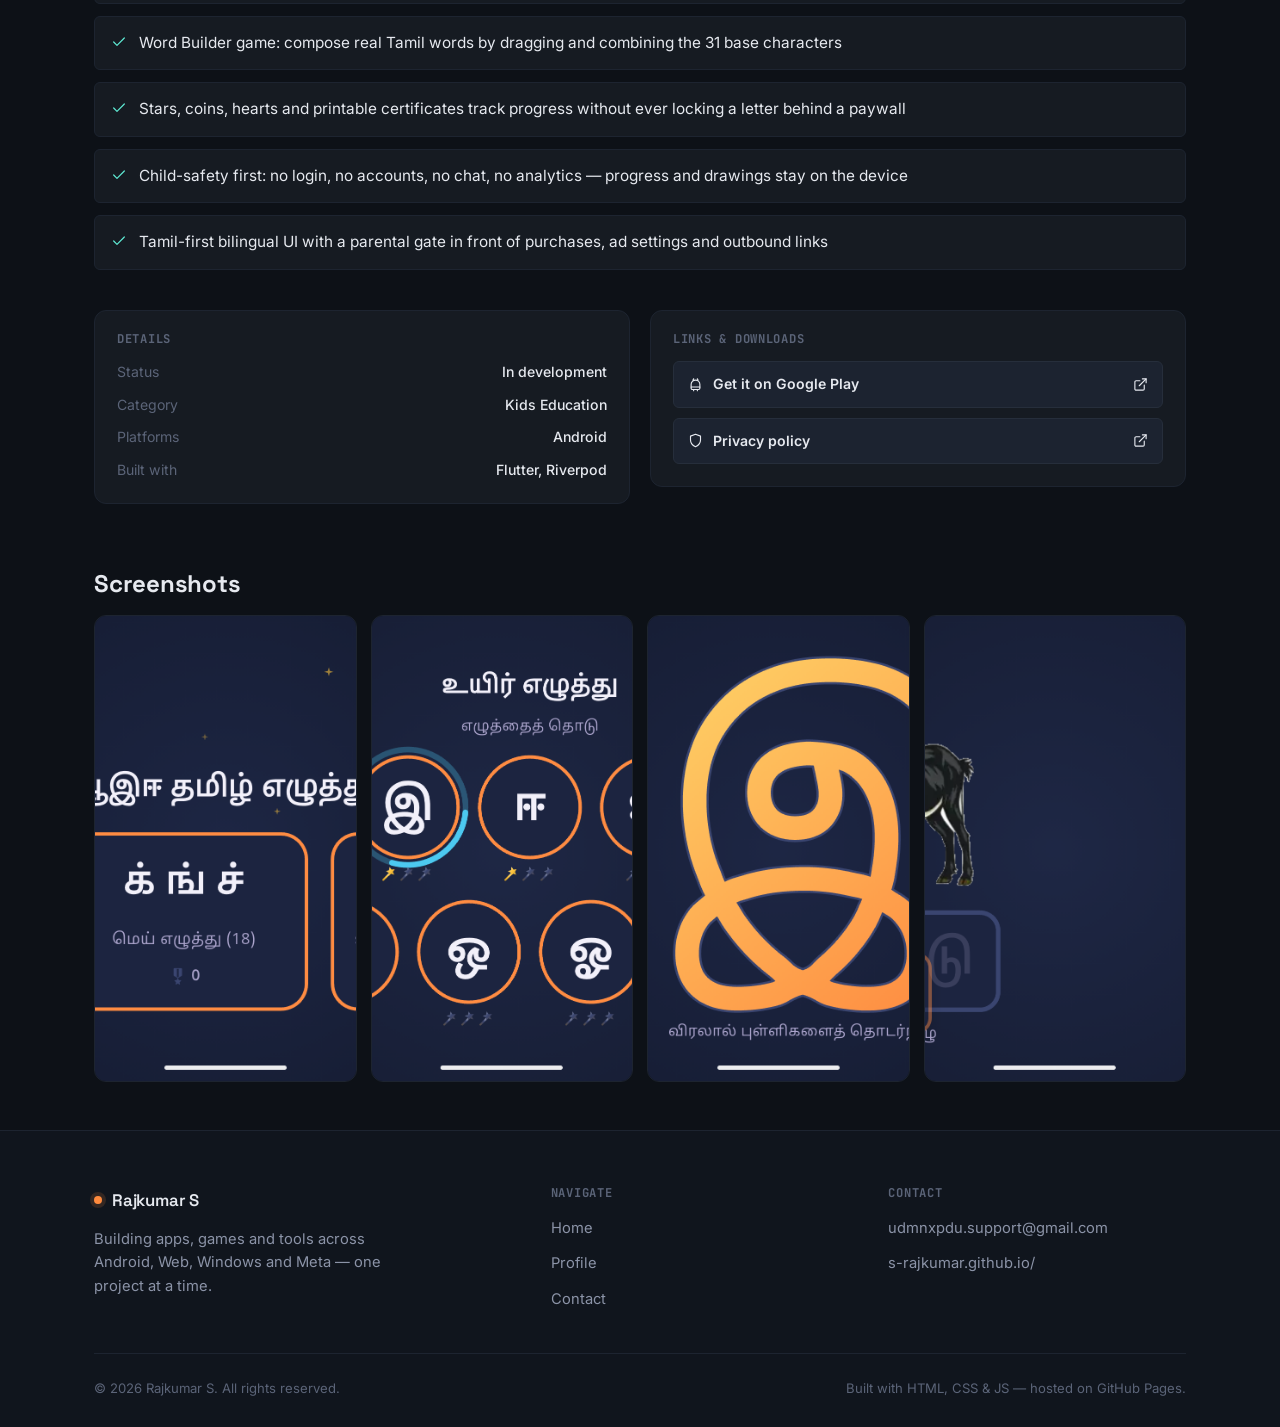
==== commit d8c8e1f5: "Add Play Store links for QR File Share and Kids Tamil Ezhuthu School" ====
--- a/kids_tamil_ezhuthu_school/index.html
+++ b/kids_tamil_ezhuthu_school/index.html
@@ -40,7 +40,7 @@
     <div class="detail-layout">
       <div class="detail-main">
         <h2>Overview</h2>
-        <p>A Tamil-first Flutter app for children aged roughly 4–8, teaching every one of Tamil's 247 characters — the 12 vowels, 18 consonants, and all 216 vowel-consonant combinations — plus 6 additional characters used for borrowed sounds. Each letter is traced on a landscape canvas across four difficulty levels, from a fully guided tube-and-waypoint mode down to a freehand shape exam, with every layer of the canvas — the guide, the fill, the scoring — derived from the same stroke path so nothing on screen ever disagrees with what's being measured.</p>
+        <p>A Tamil-first Flutter app for children aged roughly 4–8, teaching every one of Tamil's 247 characters — the 12 vowels plus the ஃ aaytham, 18 consonants, and all 216 vowel-consonant combinations. A further 6 characters for sounds Tamil has borrowed are taught afterward as their own set. Each letter is traced on a landscape canvas across four difficulty levels, from a fully guided tube-and-waypoint mode down to a freehand shape exam, with every layer of the canvas — the guide, the fill, the scoring — derived from the same stroke path so nothing on screen ever disagrees with what's being measured.</p>
         <p>Stroke order couldn't be guessed from a font: a typeface has the correct letterform but no notion of what a hand draws first, so each character's writing order comes from a dedicated authoring pipeline and a stroke-order reference, verified by hand rather than shipped unchecked. Beyond tracing, a Word Builder game teaches children to compose real Tamil words by dragging and combining the 31 base characters — nothing pre-built is ever handed over. The whole app is built child-safety-first: no login, no accounts, no chat, no analytics, and every byte of a child's progress and drawings stays on the device.</p>
 
         <h2>Key features</h2>
@@ -84,7 +84,7 @@
 
   // ---- Key features (edit this array freely) ----
   const KEY_FEATURES = [
-    "All 247 core Tamil characters — 12 vowels, 18 consonants, 216 vowel-consonant forms — plus 6 borrowed-sound characters",
+    "All 247 core Tamil characters — 12 vowels, the ஃ aaytham, 18 consonants, and 216 vowel-consonant forms — plus a separate set of 6 borrowed-sound characters",
     "Real, hand-verified stroke order for every letter, not auto-derived from font outlines",
     "Four tracing difficulty modes — Easy, Medium, Hard, Challenge — with live shape-accuracy scoring on the freehand exam",
     "Word Builder game: compose real Tamil words by dragging and combining the 31 base characters",
@@ -114,13 +114,11 @@
 
   // ---- Links (fill these in once published — leave empty to show "Coming soon") ----
   const LINKS = {
-    androidStore: "",
-    sourceCode: "",
+    androidStore: "https://play.google.com/store/apps/details?id=com.udmnxpdu.kids_tamil_ezhuthu_school",
     privacyPolicy: "privacy-policy.html"
   };
   const LINK_LABELS = {
     androidStore: { label: "Get it on Google Play", icon: "android" },
-    sourceCode: { label: "Source code", icon: "github" },
     privacyPolicy: { label: "Privacy policy", icon: "shield" }
   };
   const linksList = document.getElementById("links-list");
